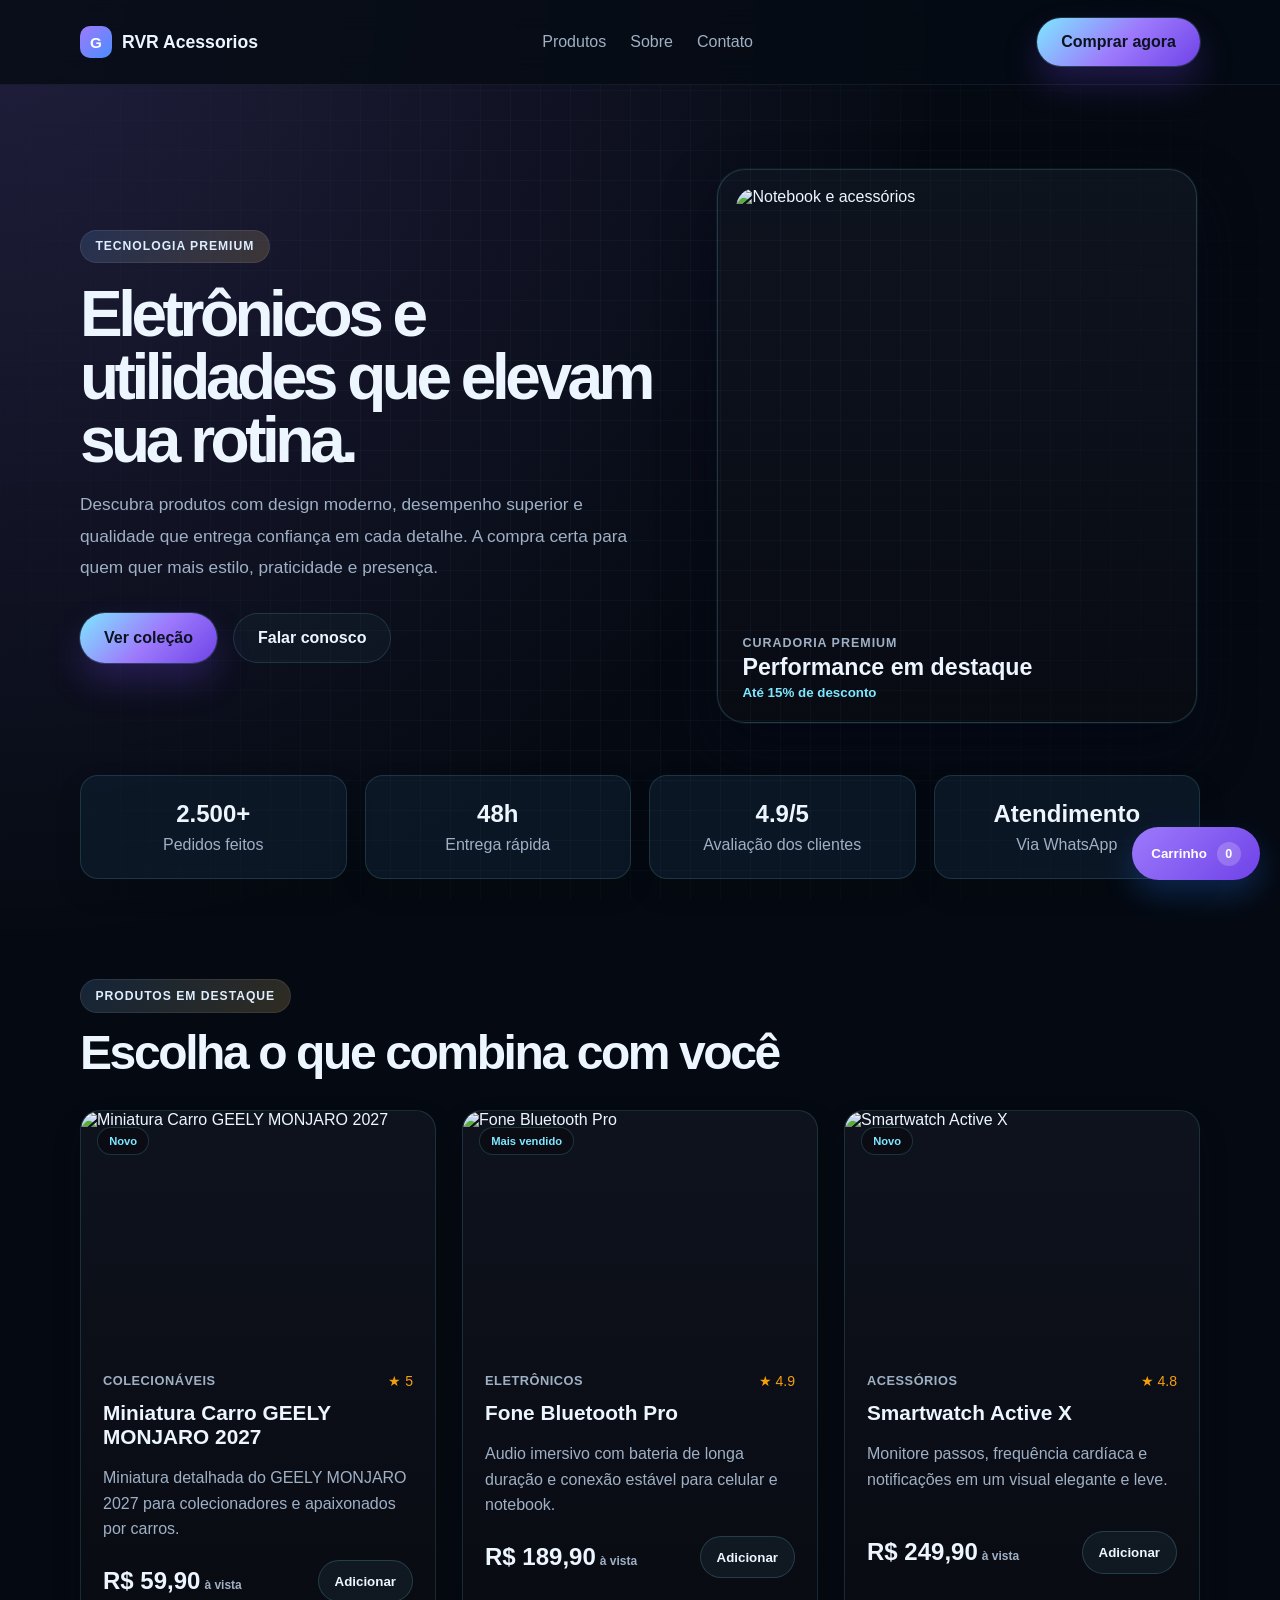
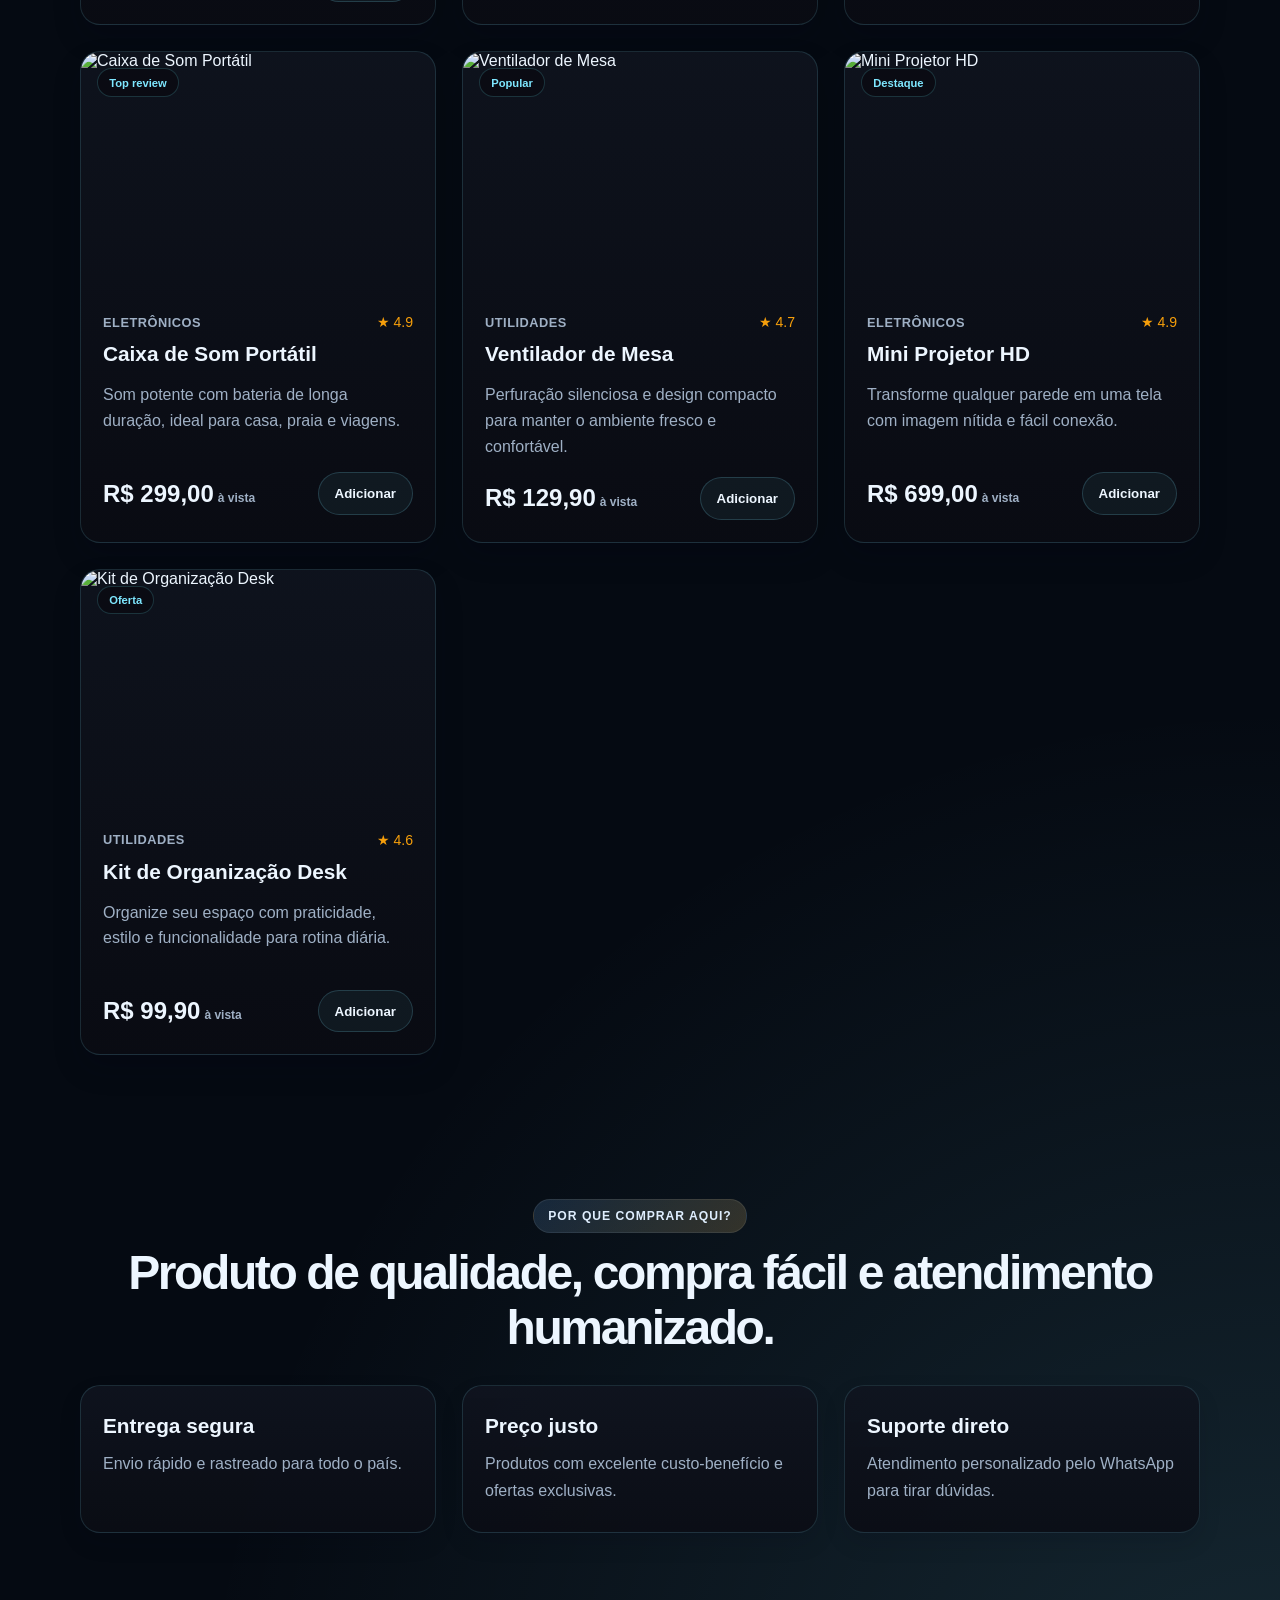
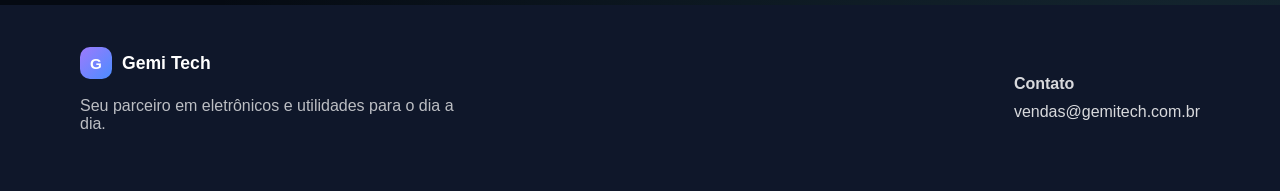
==== index.html @ 4bc44b19 "Usa imagem publica do Drive no produto" ====
<!DOCTYPE html>
<html lang="pt-BR">
  <head>
    <meta charset="UTF-8" />
    <meta name="viewport" content="width=device-width, initial-scale=1.0" />
    <meta
      http-equiv="Content-Security-Policy"
      content="default-src 'self'; base-uri 'self'; object-src 'none'; script-src 'self'; style-src 'self' 'unsafe-inline' https://fonts.googleapis.com https://fonts.gstatic.com; img-src 'self' data: https://images.unsplash.com https://drive.usercontent.google.com; font-src 'self' https://fonts.gstatic.com https://fonts.googleapis.com; connect-src 'self'; form-action 'self' https://wa.me mailto:; upgrade-insecure-requests"
    />
    <meta http-equiv="X-Content-Type-Options" content="nosniff" />
    <meta name="referrer" content="strict-origin-when-cross-origin" />
    <title>Gemi Tech | Tecnologia Premium</title>
    <meta
      name="description"
      content="Loja premium com eletrônicos, utilidades e atendimento exclusivo via WhatsApp."
    />
    <link rel="preconnect" href="https://fonts.googleapis.com" />
    <link rel="preconnect" href="https://fonts.gstatic.com" crossorigin />
    <link
      href="https://fonts.googleapis.com/css2?family=Inter:wght@400;500;600;700;800&display=swap"
      rel="stylesheet"
    />
    <link rel="stylesheet" href="style.css" />
  </head>
  <body>
    <header class="topbar">
      <div class="container nav">
        <div class="logo">
          <span class="logo-mark">G</span>
          <span>RVR Acessorios</span>
        </div>

        <nav class="menu" aria-label="Menu principal">
          <a href="#produtos">Produtos</a>
          <a href="#sobre">Sobre</a>
          <a href="#contato">Contato</a>
        </nav>

        <a class="btn btn-primary" href="#produtos">Comprar agora</a>
      </div>
    </header>

    <main>
      <section class="hero">
        <div class="container hero-inner">
          <div class="hero-copy">
            <span class="badge">Tecnologia premium</span>
            <h1>Eletrônicos e utilidades que elevam sua rotina.</h1>
            <p>
              Descubra produtos com design moderno, desempenho superior e qualidade que
              entrega confiança em cada detalhe. A compra certa para quem quer mais estilo,
              praticidade e presença.
            </p>
            <div class="hero-actions">
              <a class="btn btn-primary" href="#produtos">Ver coleção</a>
              <a class="btn btn-secondary" href="#contato">Falar conosco</a>
            </div>
          </div>

          <div class="hero-visual">
            <div class="promo-card">
              <div class="promo-image">
                <img
                  src="https://images.unsplash.com/photo-1518770660439-4636190af475?auto=format&fit=crop&w=900&q=80"
                  alt="Notebook e acessórios"
                />
              </div>
              <div class="promo-details">
                <span>Curadoria premium</span>
                <strong>Performance em destaque</strong>
                <small>Até 15% de desconto</small>
              </div>
            </div>
          </div>
        </div>
      </section>

      <section class="stats">
        <div class="container stats-grid">
          <div>
            <strong>2.500+</strong>
            <span>Pedidos feitos</span>
          </div>
          <div>
            <strong>48h</strong>
            <span>Entrega rápida</span>
          </div>
          <div>
            <strong>4.9/5</strong>
            <span>Avaliação dos clientes</span>
          </div>
          <div>
            <strong>Atendimento</strong>
            <span>Via WhatsApp</span>
          </div>
        </div>
      </section>

      <section id="produtos" class="products">
        <div class="container">
          <div class="section-heading">
            <span class="eyebrow">Produtos em destaque</span>
            <h2>Escolha o que combina com você</h2>
          </div>

          <div id="productGrid" class="product-grid" aria-live="polite"></div>
        </div>
      </section>

      <section id="sobre" class="benefits">
        <div class="container">
          <div class="section-heading centered">
            <span class="eyebrow">Por que comprar aqui?</span>
            <h2>Produto de qualidade, compra fácil e atendimento humanizado.</h2>
          </div>

          <div class="benefit-grid">
            <article>
              <h3>Entrega segura</h3>
              <p>Envio rápido e rastreado para todo o país.</p>
            </article>
            <article>
              <h3>Preço justo</h3>
              <p>Produtos com excelente custo-benefício e ofertas exclusivas.</p>
            </article>
            <article>
              <h3>Suporte direto</h3>
              <p>Atendimento personalizado pelo WhatsApp para tirar dúvidas.</p>
            </article>
          </div>
        </div>
      </section>
    </main>

    <div class="cart-floating">
      <button id="cartToggle" class="cart-toggle" type="button" aria-expanded="false">
        Carrinho
        <span id="cartBadge" class="cart-badge">0</span>
      </button>

      <aside id="cartPanel" class="cart-panel" aria-label="Carrinho de compras">
        <div class="cart-header">
          <h3>Seu carrinho</h3>
          <button id="closeCart" class="close-cart" type="button" aria-label="Fechar carrinho">×</button>
        </div>

        <div id="cartItems" class="cart-items">
          <p class="empty-cart">Seu carrinho está vazio.</p>
        </div>

        <div class="cart-summary">
          <div class="totals">
            <span>Total</span>
            <strong id="cartTotal">R$ 0,00</strong>
          </div>
          <button id="checkoutButton" class="checkout-btn" type="button" disabled>
            Revisar por e-mail
          </button>
          <button id="whatsappCheckoutButton" class="whatsapp-checkout-btn" type="button" disabled>
            Enviar pelo WhatsApp
          </button>
        </div>
      </aside>
    </div>

    <div id="emailPreview" class="email-preview hidden" aria-live="polite">
      <div class="email-preview-card">
        <div class="email-preview-header">
          <h3>Resumo do pedido</h3>
          <button id="closeEmailPreview" type="button" aria-label="Fechar resumo do pedido">×</button>
        </div>

        <textarea id="emailPreviewText" readonly></textarea>

        <div class="email-actions">
          <button id="copyEmailButton" type="button" class="copy-email-btn">Copiar pedido</button>
          <button id="openMailButton" type="button" class="open-mail-btn">Abrir e-mail</button>
        </div>
      </div>
    </div>

    <footer id="contato" class="footer">
      <div class="container footer-inner">
        <div>
          <div class="logo">
            <span class="logo-mark">G</span>
            <span>Gemi Tech</span>
          </div>
          <p>Seu parceiro em eletrônicos e utilidades para o dia a dia.</p>
        </div>

        <div class="contact-box">
          <strong>Contato</strong>
          <a href="mailto:vendas@gemitech.com.br">vendas@gemitech.com.br</a>
        </div>
      </div>
    </footer>

    <script src="script.js"></script>
  </body>
</html>
---- style.css ----
:root {
  --bg: #050a12;
  --bg-soft: #0e1723;
  --panel: rgba(10, 14, 22, 0.8);
  --primary: #9d7afc;
  --primary-dark: #6f42e8;
  --secondary: #7ee7ff;
  --primary-soft: rgba(157, 122, 252, 0.14);
  --text: #edf6ff;
  --muted: #9fb0c5;
  --border: rgba(126, 231, 255, 0.14);
  --warning: #fbbf24;
  --success: #7ee7c2;
  --shadow: 0 28px 80px rgba(0, 0, 0, 0.6);
  --radius: 20px;
}

* {
  box-sizing: border-box;
}

html {
  scroll-behavior: smooth;
}

body {
  margin: 0;
  font-family: "Inter", sans-serif;
  background:
    radial-gradient(circle at top left, rgba(157, 122, 252, 0.18), transparent 26%),
    radial-gradient(circle at bottom right, rgba(126, 231, 255, 0.14), transparent 30%),
    var(--bg);
  color: var(--text);
}

body::before {
  content: "";
  position: fixed;
  inset: 0;
  background-image:
    linear-gradient(rgba(126, 231, 255, 0.035) 1px, transparent 1px),
    linear-gradient(90deg, rgba(126, 231, 255, 0.035) 1px, transparent 1px);
  background-size: 30px 30px;
  mask-image: radial-gradient(circle at center, black 36%, transparent 100%);
  pointer-events: none;
}

a {
  color: inherit;
  text-decoration: none;
}

img {
  max-width: 100%;
  display: block;
}

.container {
  width: min(1120px, calc(100% - 32px));
  margin: 0 auto;
}

.topbar {
  position: sticky;
  top: 0;
  z-index: 10;
  background: rgba(5, 11, 20, 0.82);
  backdrop-filter: blur(16px);
  border-bottom: 1px solid rgba(148, 163, 184, 0.1);
}

.nav {
  display: flex;
  align-items: center;
  justify-content: space-between;
  padding: 18px 0;
  gap: 20px;
}

.logo {
  display: inline-flex;
  align-items: center;
  gap: 10px;
  font-size: 1.1rem;
  font-weight: 800;
}

.logo-mark {
  display: inline-grid;
  place-items: center;
  width: 32px;
  height: 32px;
  border-radius: 10px;
  background: linear-gradient(135deg, var(--primary) 0%, #4b8dff 100%);
  color: #fff;
  font-size: 0.95rem;
}

.menu {
  display: flex;
  align-items: center;
  gap: 24px;
  color: var(--muted);
  font-weight: 500;
}

.btn {
  display: inline-flex;
  align-items: center;
  justify-content: center;
  border: 0;
  border-radius: 999px;
  padding: 0.95rem 1.5rem;
  font-weight: 700;
  cursor: pointer;
  transition: transform 0.2s ease, box-shadow 0.2s ease, opacity 0.2s ease;
}

.btn:hover,
.buy-btn:hover,
.cart-toggle:hover,
.checkout-btn:hover,
.whatsapp-checkout-btn:hover {
  transform: translateY(-2px);
}

.btn-primary {
  background: linear-gradient(135deg, var(--secondary) 0%, var(--primary) 52%, var(--primary-dark) 100%);
  color: #0b1220;
  box-shadow: 0 0 0 1px rgba(126, 231, 255, 0.18), 0 18px 34px rgba(111, 66, 232, 0.26);
}

.btn-secondary {
  background: rgba(103, 232, 249, 0.04);
  color: var(--text);
  border: 1px solid var(--border);
}

.cart-floating {
  position: fixed;
  right: 20px;
  bottom: 20px;
  z-index: 20;
}

.cart-toggle {
  border: 0;
  display: inline-flex;
  align-items: center;
  gap: 10px;
  background: linear-gradient(135deg, var(--primary) 0%, var(--primary-dark) 100%);
  color: white;
  border-radius: 999px;
  padding: 0.9rem 1.2rem;
  font-weight: 700;
  cursor: pointer;
  box-shadow: 0 14px 30px rgba(31, 111, 235, 0.28);
}

.cart-badge {
  display: inline-grid;
  place-items: center;
  width: 24px;
  height: 24px;
  border-radius: 50%;
  background: rgba(255, 255, 255, 0.2);
  font-size: 0.78rem;
}

.cart-panel {
  position: absolute;
  right: 0;
  bottom: 72px;
  width: min(360px, 82vw);
  background: white;
  border: 1px solid var(--border);
  border-radius: 22px;
  box-shadow: var(--shadow);
  padding: 18px;
  opacity: 0;
  visibility: hidden;
  transform: translateY(12px);
  transition: opacity 0.2s ease, transform 0.2s ease, visibility 0.2s ease;
}

.cart-panel.open {
  opacity: 1;
  visibility: visible;
  transform: translateY(0);
}

.cart-header {
  display: flex;
  align-items: center;
  justify-content: space-between;
  margin-bottom: 12px;
}

.cart-header h3 {
  margin: 0;
  font-size: 1.2rem;
}

.close-cart {
  width: 32px;
  height: 32px;
  border: 0;
  background: #f3f5f9;
  border-radius: 50%;
  font-size: 1.5rem;
  cursor: pointer;
}

.cart-items {
  display: flex;
  flex-direction: column;
  gap: 12px;
  max-height: 300px;
  overflow-y: auto;
  padding-right: 4px;
}

.empty-cart {
  margin: 0;
  color: var(--muted);
  line-height: 1.6;
}

.cart-item {
  display: flex;
  align-items: center;
  justify-content: space-between;
  gap: 12px;
  padding: 10px 0;
  border-bottom: 1px solid var(--border);
}

.cart-item strong {
  display: block;
  font-size: 0.95rem;
}

.cart-item small {
  color: var(--muted);
}

.item-controls {
  display: inline-flex;
  align-items: center;
  gap: 10px;
  border: 1px solid var(--border);
  border-radius: 999px;
  padding: 4px 8px;
}

.item-controls button {
  width: 24px;
  height: 24px;
  border: 0;
  border-radius: 50%;
  background: var(--primary-soft);
  color: var(--primary-dark);
  font-weight: 800;
  cursor: pointer;
}

.cart-summary {
  margin-top: 16px;
  border-top: 1px solid var(--border);
  padding-top: 16px;
}

.totals {
  display: flex;
  align-items: center;
  justify-content: space-between;
  margin-bottom: 14px;
  color: var(--muted);
}

.totals strong {
  color: var(--text);
  font-size: 1.15rem;
}

.checkout-btn,
.whatsapp-checkout-btn,
.copy-email-btn,
.open-mail-btn {
  width: 100%;
  border: 0;
  border-radius: 999px;
  padding: 0.9rem 1.2rem;
  font-weight: 700;
  cursor: pointer;
}

.checkout-btn {
  background: linear-gradient(135deg, var(--primary) 0%, var(--primary-dark) 100%);
  color: white;
}

.whatsapp-checkout-btn {
  margin-top: 12px;
  background: #e8f7ed;
  color: #126b32;
}

.copy-email-btn {
  background: #eef3ff;
  color: var(--primary-dark);
}

.open-mail-btn {
  background: linear-gradient(135deg, var(--primary) 0%, var(--primary-dark) 100%);
  color: white;
}

.checkout-btn:disabled,
.whatsapp-checkout-btn:disabled {
  cursor: not-allowed;
  opacity: 0.5;
}

.email-preview {
  position: fixed;
  inset: 0;
  background: rgba(15, 23, 42, 0.46);
  display: grid;
  place-items: center;
  z-index: 40;
  padding: 20px;
}

.email-preview.hidden {
  display: none;
}

.email-preview-card {
  width: min(560px, 100%);
  background: white;
  border-radius: 24px;
  border: 1px solid var(--border);
  box-shadow: var(--shadow);
  padding: 20px;
}

.email-preview-header {
  display: flex;
  align-items: center;
  justify-content: space-between;
  gap: 12px;
  margin-bottom: 14px;
}

.email-preview-header h3 {
  margin: 0;
  font-size: 1.3rem;
}

#closeEmailPreview {
  width: 36px;
  height: 36px;
  border: 0;
  border-radius: 50%;
  background: #f3f5f9;
  font-size: 1.5rem;
  cursor: pointer;
}

#emailPreviewText {
  width: 100%;
  min-height: 220px;
  resize: vertical;
  border: 1px solid var(--border);
  border-radius: 16px;
  padding: 16px;
  font-family: "Inter", sans-serif;
  font-size: 0.96rem;
  line-height: 1.6;
  background: #fafcff;
}

.email-actions {
  display: grid;
  grid-template-columns: 1fr 1fr;
  gap: 12px;
  margin-top: 16px;
}

.hero {
  padding: 84px 0 52px;
}

.hero-inner {
  display: grid;
  grid-template-columns: 1.1fr 0.9fr;
  align-items: center;
  gap: 42px;
}

.badge,
.eyebrow {
  display: inline-flex;
  align-items: center;
  padding: 0.55rem 0.9rem;
  border-radius: 999px;
  background: linear-gradient(135deg, rgba(103, 177, 255, 0.16), rgba(242, 199, 109, 0.18));
  color: #dfeefe;
  border: 1px solid rgba(255, 255, 255, 0.08);
  font-weight: 700;
  font-size: 0.76rem;
  letter-spacing: 0.08em;
  text-transform: uppercase;
}

.hero-copy h1 {
  margin: 20px 0 18px;
  font-size: clamp(2.7rem, 5vw, 4.5rem);
  line-height: 0.98;
  letter-spacing: -0.07em;
  max-width: 640px;
}

.hero-copy p {
  max-width: 580px;
  font-size: 1.08rem;
  line-height: 1.8;
  color: var(--muted);
}

.hero-actions {
  display: flex;
  flex-wrap: wrap;
  gap: 16px;
  margin-top: 30px;
}

.hero-visual {
  display: flex;
  justify-content: center;
}

.promo-card {
  background: linear-gradient(180deg, rgba(14, 20, 31, 0.96), rgba(9, 12, 19, 0.9));
  border: 1px solid rgba(126, 231, 255, 0.18);
  border-radius: 28px;
  padding: 18px;
  box-shadow: 0 0 0 1px rgba(126, 231, 255, 0.05), 0 26px 52px rgba(2, 6, 23, 0.54);
  width: min(100%, 480px);
  transition: transform 0.25s ease, box-shadow 0.25s ease, border-color 0.25s ease;
  animation: floatCard 6s ease-in-out infinite;
}

.promo-card:hover,
.product-card:hover,
.benefit-grid article:hover,
.stats-grid div:hover {
  transform: translateY(-6px);
  box-shadow: 0 0 0 1px rgba(125, 211, 252, 0.12), 0 24px 40px rgba(2, 6, 23, 0.32);
}

.promo-image {
  overflow: hidden;
  border-radius: 20px;
  height: 430px;
}

.promo-image img {
  width: 100%;
  height: 100%;
  object-fit: cover;
}

.promo-details {
  display: flex;
  flex-direction: column;
  gap: 4px;
  padding: 18px 6px 4px;
}

.promo-details span {
  color: var(--muted);
  font-size: 0.78rem;
  text-transform: uppercase;
  letter-spacing: 0.08em;
  font-weight: 700;
}

.promo-details strong {
  font-size: 1.45rem;
  color: var(--text);
}

.promo-details small {
  color: var(--secondary);
  font-weight: 700;
}

.stats {
  padding: 0 0 28px;
}

.stats-grid {
  display: grid;
  grid-template-columns: repeat(4, minmax(0, 1fr));
  gap: 18px;
}

.stats-grid div {
  background: rgba(15, 28, 45, 0.72);
  border: 1px solid var(--border);
  border-radius: 18px;
  padding: 24px 18px;
  display: flex;
  flex-direction: column;
  gap: 8px;
  text-align: center;
  box-shadow: 0 12px 28px rgba(0, 0, 0, 0.14);
}

.stats-grid strong {
  font-size: 1.5rem;
}

.stats-grid span {
  color: var(--muted);
}

.products,
.benefits {
  padding: 72px 0;
}

.section-heading {
  margin-bottom: 30px;
}

.section-heading.centered {
  text-align: center;
}

.section-heading h2 {
  margin: 12px 0 0;
  font-size: clamp(2rem, 4vw, 3rem);
  letter-spacing: -0.05em;
}

.product-grid {
  display: grid;
  grid-template-columns: repeat(3, minmax(0, 1fr));
  gap: 26px;
}

.product-card {
  background: linear-gradient(180deg, rgba(15, 20, 30, 0.92), rgba(10, 12, 19, 0.92));
  border: 1px solid var(--border);
  border-radius: var(--radius);
  overflow: hidden;
  box-shadow: 0 14px 28px rgba(2, 6, 23, 0.18);
  transition: transform 0.22s ease, box-shadow 0.22s ease, border-color 0.22s ease;
  transform-style: preserve-3d;
}

.product-image {
  position: relative;
  height: 240px;
  overflow: hidden;
}

.product-image img {
  width: 100%;
  height: 100%;
  object-fit: cover;
  transition: transform 0.45s ease, filter 0.45s ease;
}

.product-card:hover .product-image img {
  transform: scale(1.04);
  filter: saturate(1.1);
}

.product-tag {
  position: absolute;
  top: 16px;
  left: 16px;
  background: rgba(10, 10, 18, 0.8);
  border: 1px solid rgba(103, 232, 249, 0.18);
  padding: 0.45rem 0.7rem;
  border-radius: 999px;
  font-size: 0.7rem;
  font-weight: 700;
  color: var(--secondary);
}

.product-body {
  padding: 22px;
}

.product-meta {
  display: flex;
  align-items: center;
  justify-content: space-between;
  gap: 12px;
}

.product-category {
  color: var(--muted);
  font-size: 0.8rem;
  text-transform: uppercase;
  letter-spacing: 0.04em;
  font-weight: 700;
}

.product-rating {
  color: #f59e0b;
  font-size: 0.88rem;
}

.product-body h3 {
  margin: 12px 0 10px;
  font-size: 1.3rem;
}

.product-body p {
  color: var(--muted);
  line-height: 1.6;
  min-height: 72px;
}

.product-footer {
  display: flex;
  align-items: center;
  justify-content: space-between;
  gap: 14px;
  margin-top: 18px;
}

.product-price {
  font-size: 1.5rem;
  font-weight: 800;
}

.product-price small {
  font-size: 0.75rem;
  color: var(--muted);
  margin-left: 4px;
}

.buy-btn {
  border: 1px solid rgba(126, 231, 255, 0.18);
  border-radius: 999px;
  background: rgba(126, 231, 255, 0.06);
  color: var(--text);
  padding: 0.8rem 1rem;
  font-weight: 700;
  cursor: pointer;
  transition: opacity 0.2s ease, border-color 0.2s ease, background 0.2s ease;
}

.buy-btn:hover {
  border-color: rgba(126, 231, 255, 0.3);
  background: rgba(126, 231, 255, 0.1);
  opacity: 0.92;
}

.benefit-grid {
  display: grid;
  grid-template-columns: repeat(3, minmax(0, 1fr));
  gap: 26px;
}

.benefit-grid article {
  background: linear-gradient(180deg, rgba(16, 20, 31, 0.88), rgba(11, 13, 21, 0.9));
  border: 1px solid var(--border);
  border-radius: var(--radius);
  padding: 28px 22px;
  box-shadow: 0 10px 22px rgba(2, 6, 23, 0.12);
}

.benefit-grid h3 {
  margin: 0 0 12px;
  font-size: 1.3rem;
}

.benefit-grid p {
  margin: 0;
  color: var(--muted);
  line-height: 1.7;
}

.footer {
  background: #0f172a;
  color: #fff;
  padding: 42px 0;
}

.footer-inner {
  display: flex;
  align-items: center;
  justify-content: space-between;
  gap: 30px;
}

.footer p {
  margin-top: 18px;
  max-width: 380px;
  color: rgba(255, 255, 255, 0.72);
}

.contact-box {
  display: flex;
  flex-direction: column;
  gap: 10px;
  color: rgba(255, 255, 255, 0.84);
}

.contact-box a {
  color: rgba(255, 255, 255, 0.84);
}

@keyframes floatCard {
  0%,
  100% {
    transform: translateY(0px);
  }
  50% {
    transform: translateY(-6px);
  }
}

@media (max-width: 900px) {
  .hero-inner,
  .product-grid,
  .benefit-grid,
  .stats-grid {
    grid-template-columns: 1fr 1fr;
  }

  .hero-inner {
    grid-template-columns: 1fr;
  }

  .menu {
    display: none;
  }
}

@media (max-width: 640px) {
  .product-grid,
  .benefit-grid,
  .stats-grid {
    grid-template-columns: 1fr;
  }

  .footer-inner {
    flex-direction: column;
    align-items: flex-start;
  }

  .hero {
    padding-top: 56px;
  }

  .nav {
    flex-wrap: wrap;
  }
}
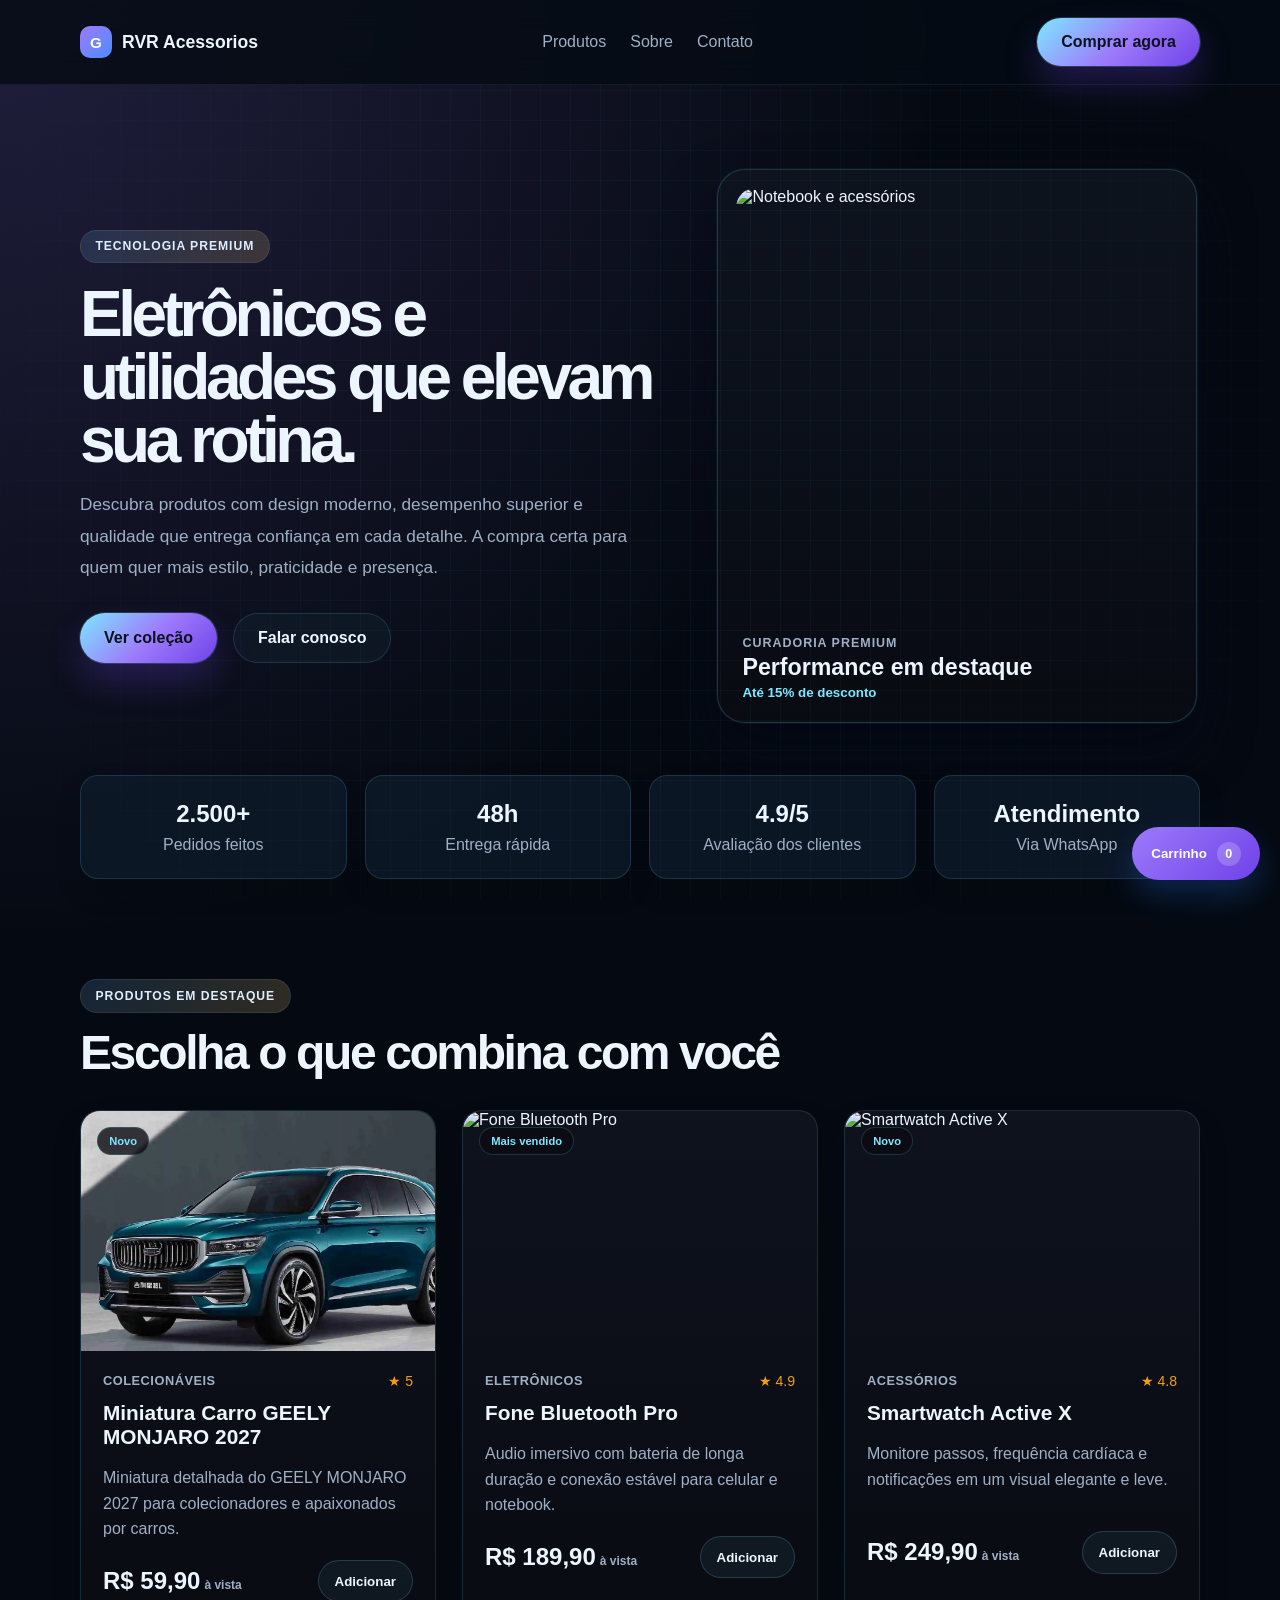
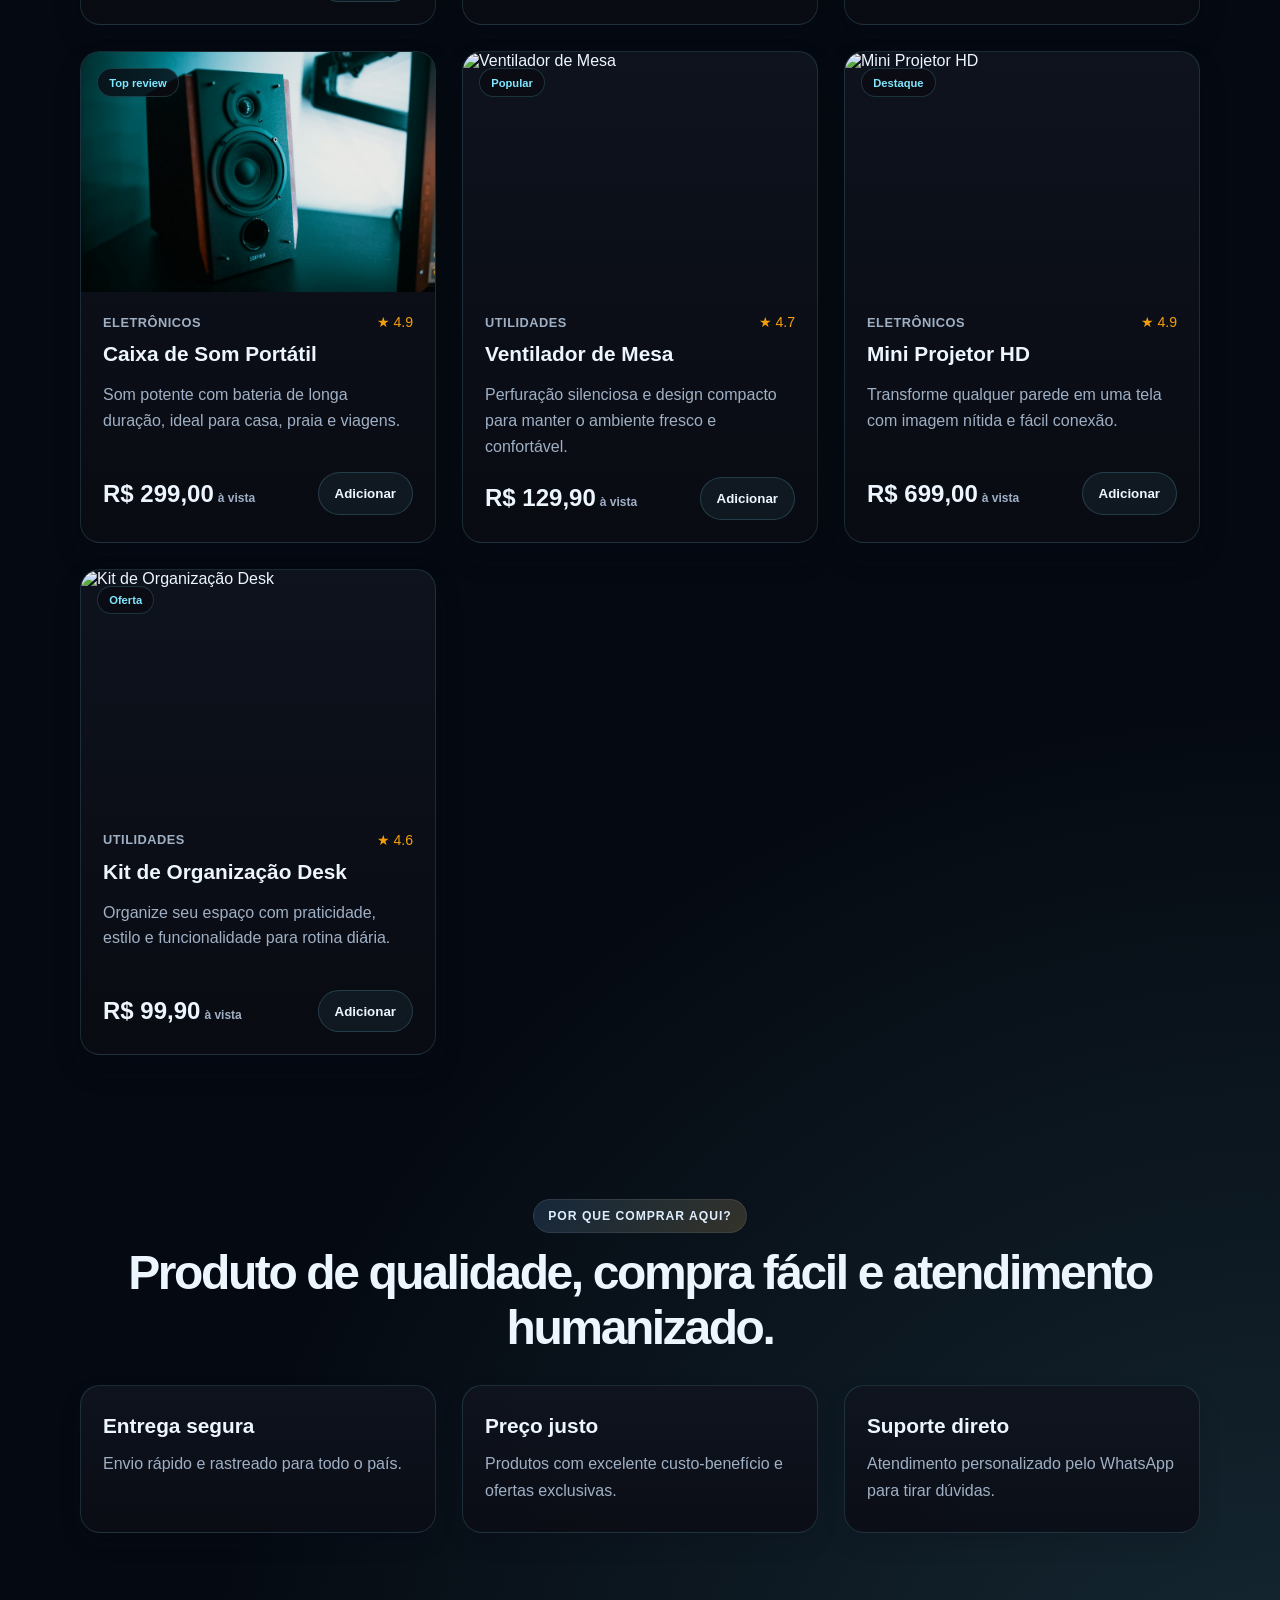
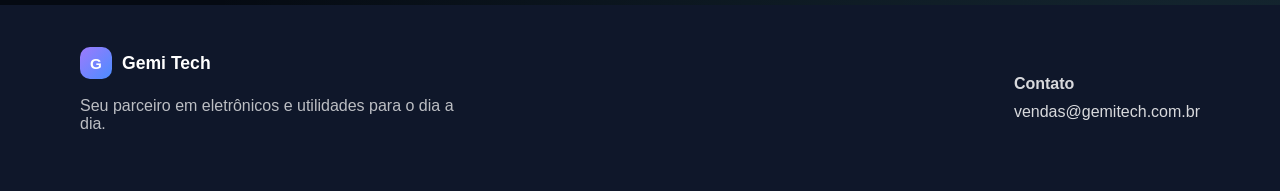
==== commit e6e64cb4: "Hospeda imagens do catalogo localmente" ====
--- a/index.html
+++ b/index.html
@@ -5,7 +5,7 @@
     <meta name="viewport" content="width=device-width, initial-scale=1.0" />
     <meta
       http-equiv="Content-Security-Policy"
-      content="default-src 'self'; base-uri 'self'; object-src 'none'; script-src 'self'; style-src 'self' 'unsafe-inline' https://fonts.googleapis.com https://fonts.gstatic.com; img-src 'self' data: https://images.unsplash.com https://drive.usercontent.google.com; font-src 'self' https://fonts.gstatic.com https://fonts.googleapis.com; connect-src 'self'; form-action 'self' https://wa.me mailto:; upgrade-insecure-requests"
+      content="default-src 'self'; base-uri 'self'; object-src 'none'; script-src 'self'; style-src 'self' 'unsafe-inline' https://fonts.googleapis.com https://fonts.gstatic.com; img-src 'self' data: https://images.unsplash.com; font-src 'self' https://fonts.gstatic.com https://fonts.googleapis.com; connect-src 'self'; form-action 'self' https://wa.me mailto:; upgrade-insecure-requests"
     />
     <meta http-equiv="X-Content-Type-Options" content="nosniff" />
     <meta name="referrer" content="strict-origin-when-cross-origin" />
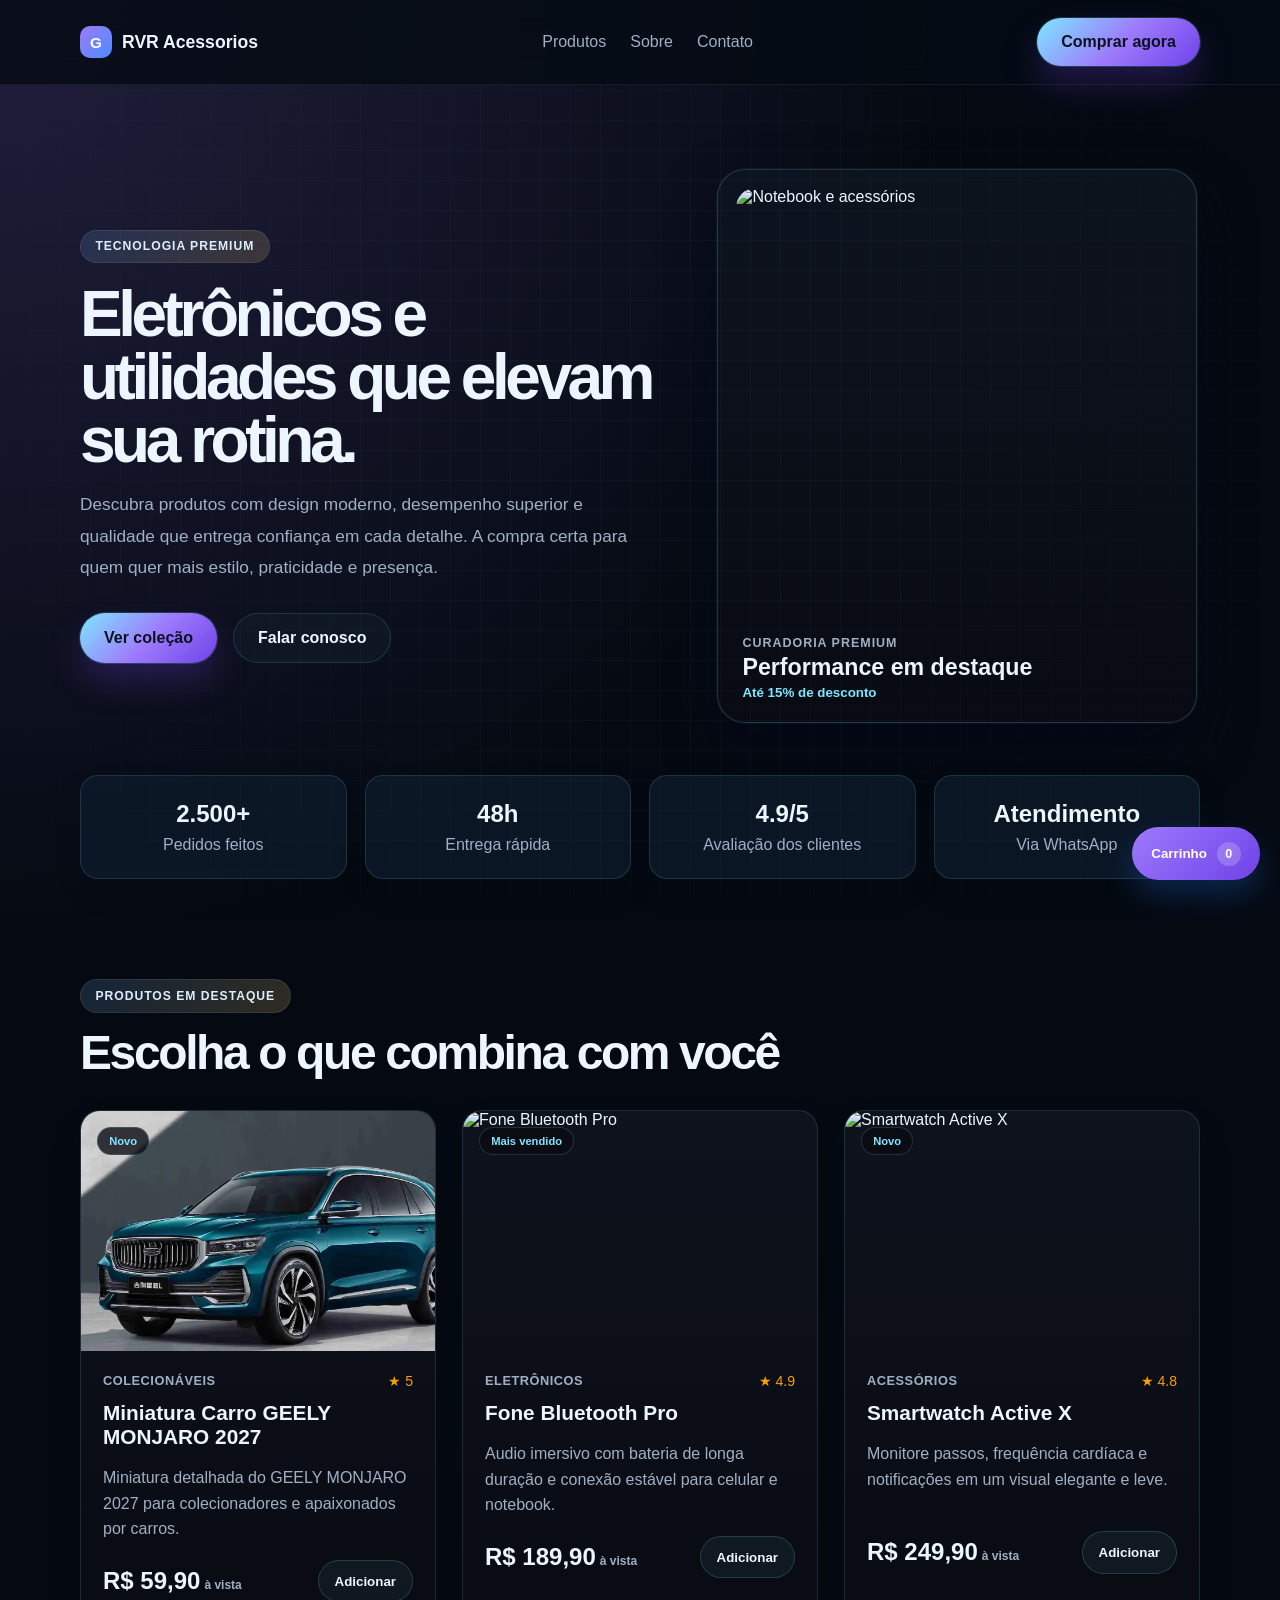
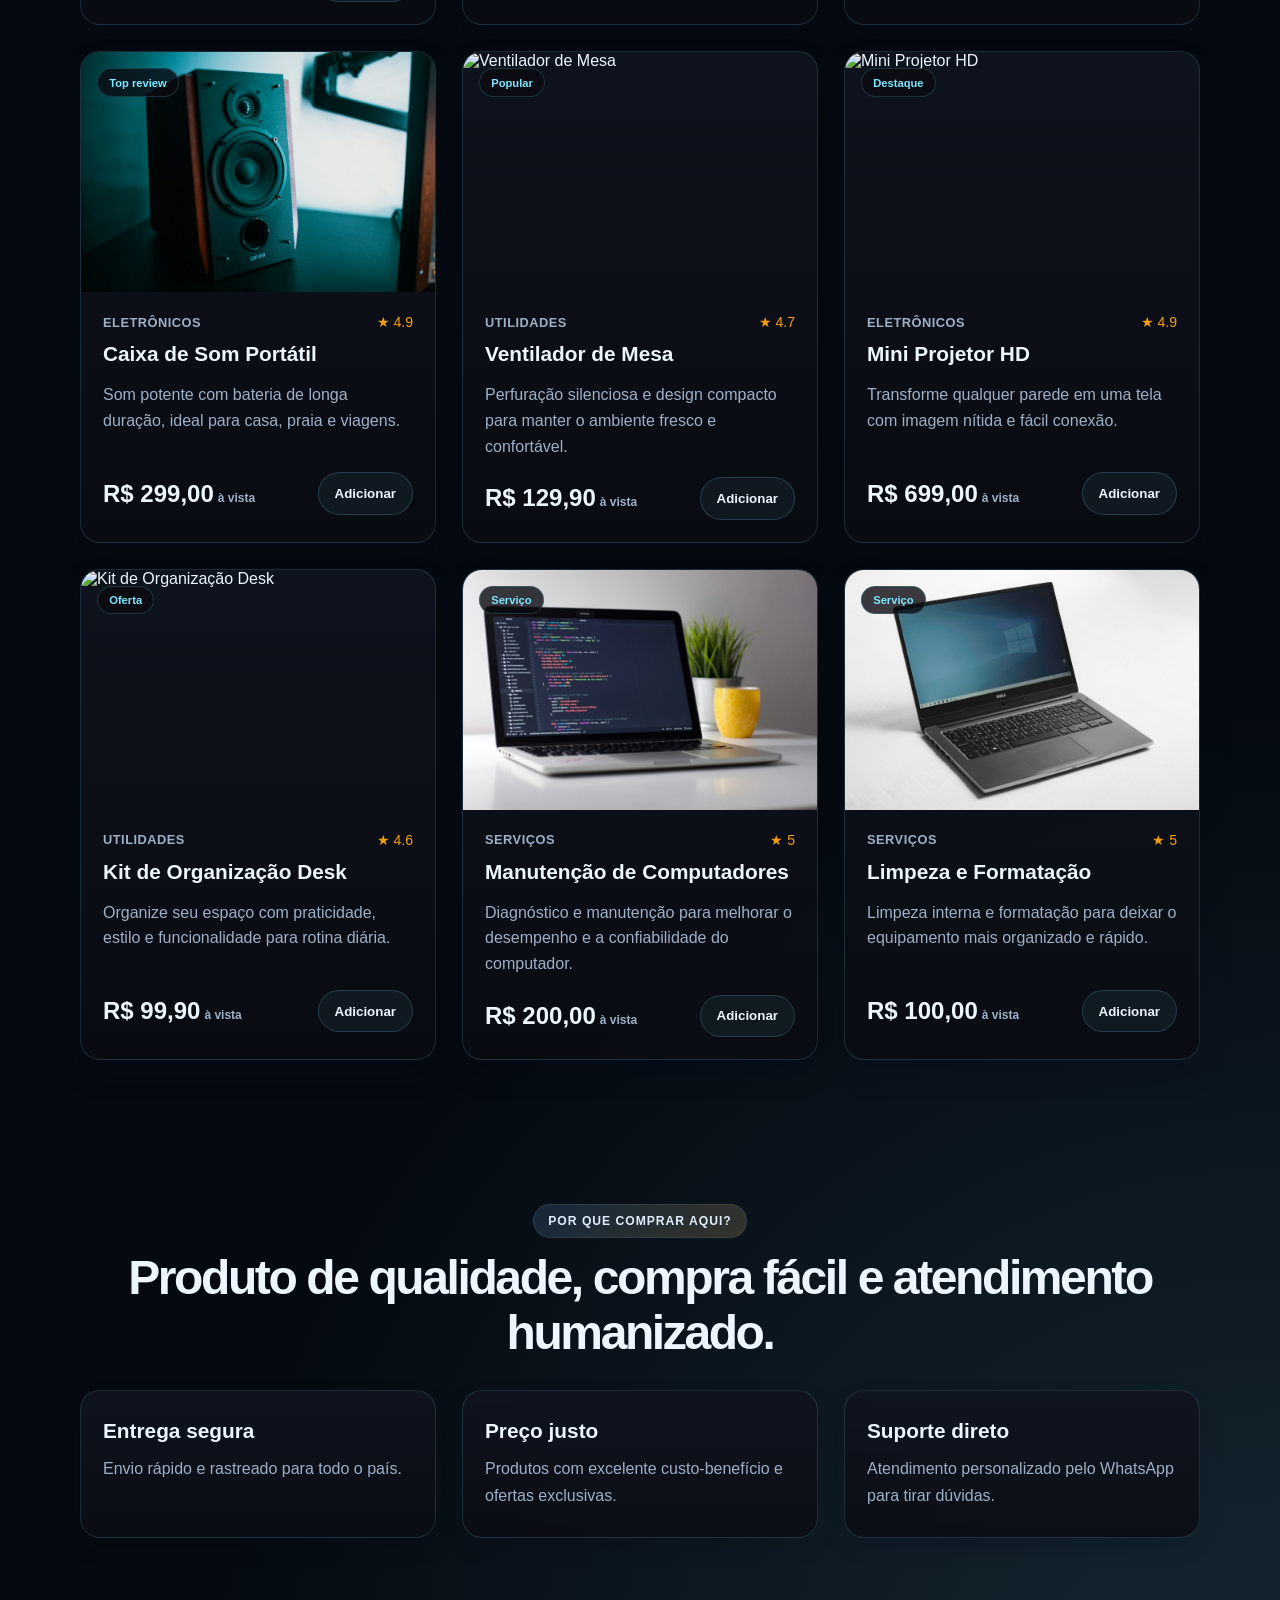
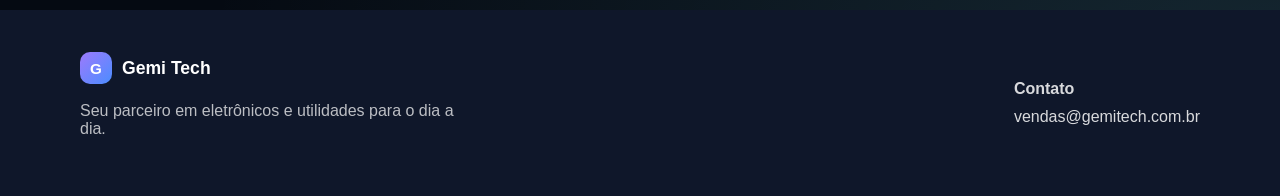
==== commit ce1c035b: "Corrige caminhos das imagens no Pages" ====
--- a/index.html
+++ b/index.html
@@ -196,6 +196,6 @@
       </div>
     </footer>
 
-    <script src="script.js"></script>
+    <script src="script.js?v=paths-fix"></script>
   </body>
 </html>
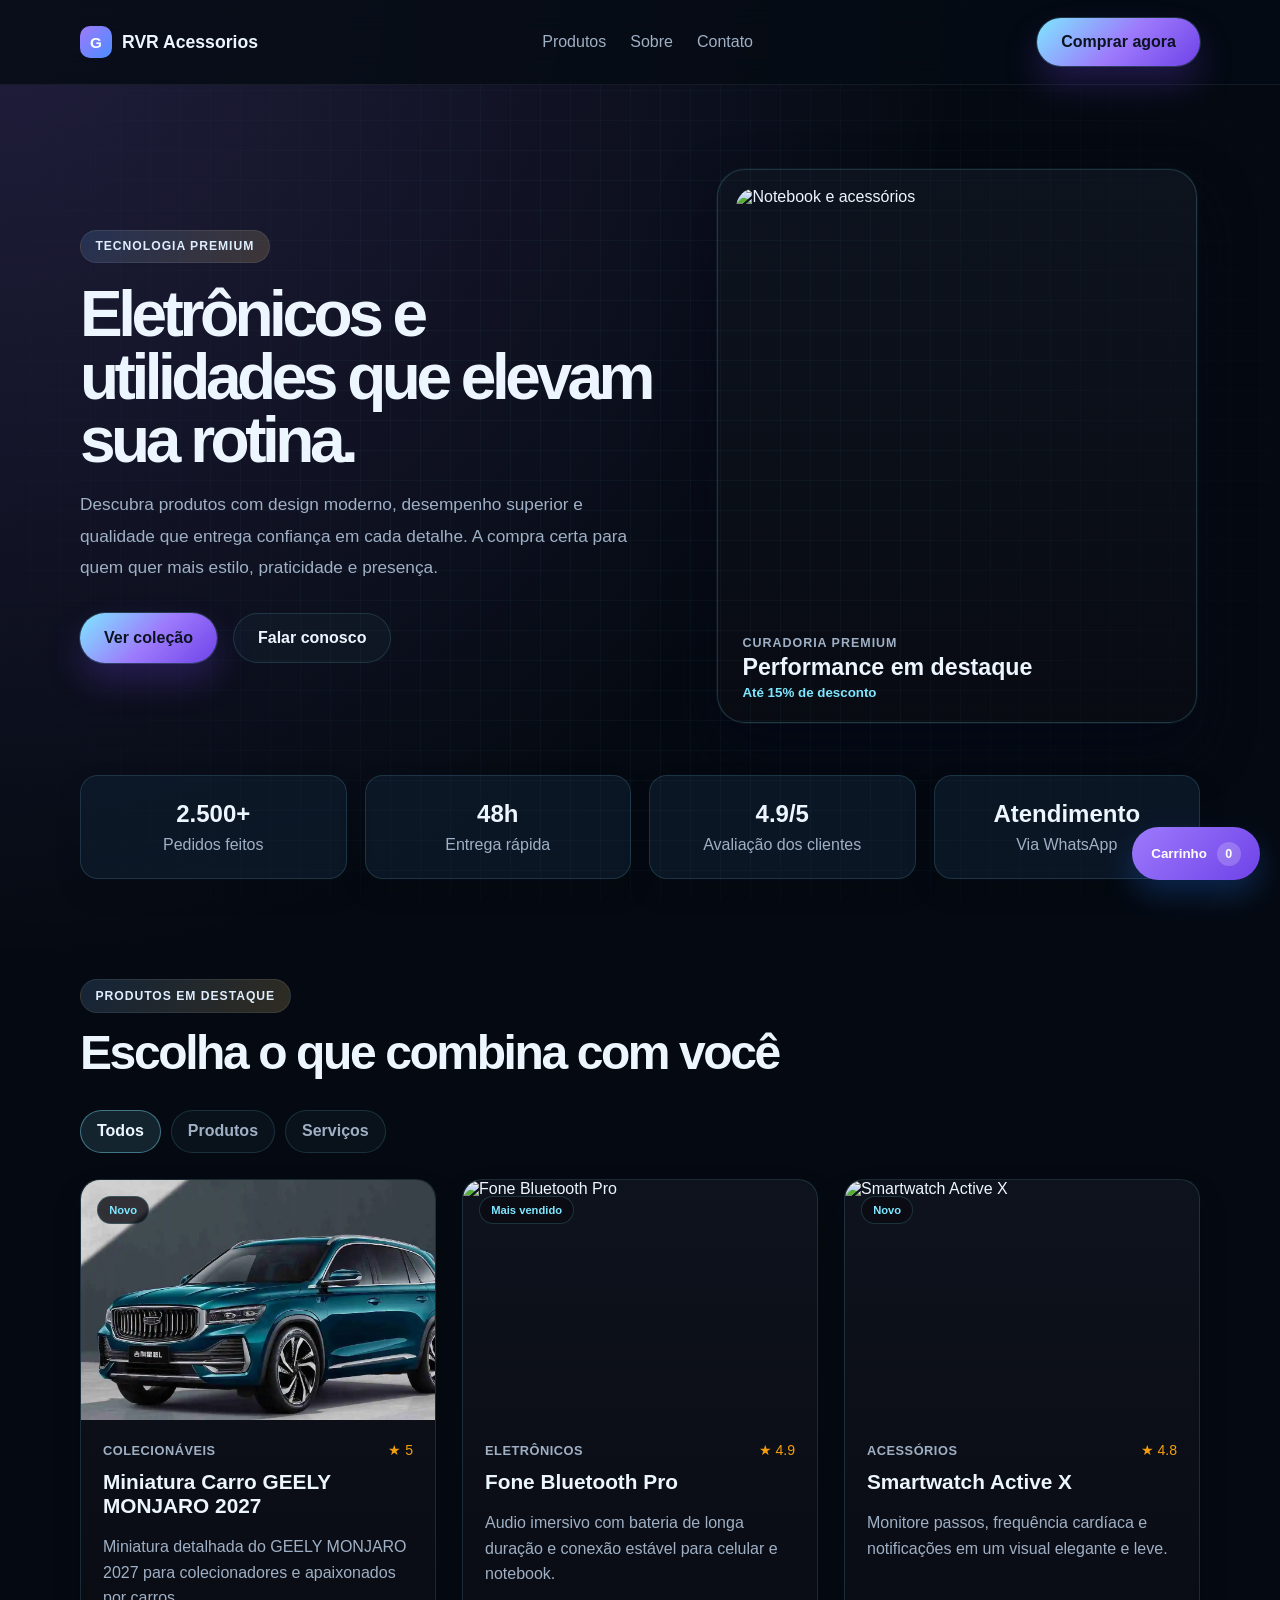
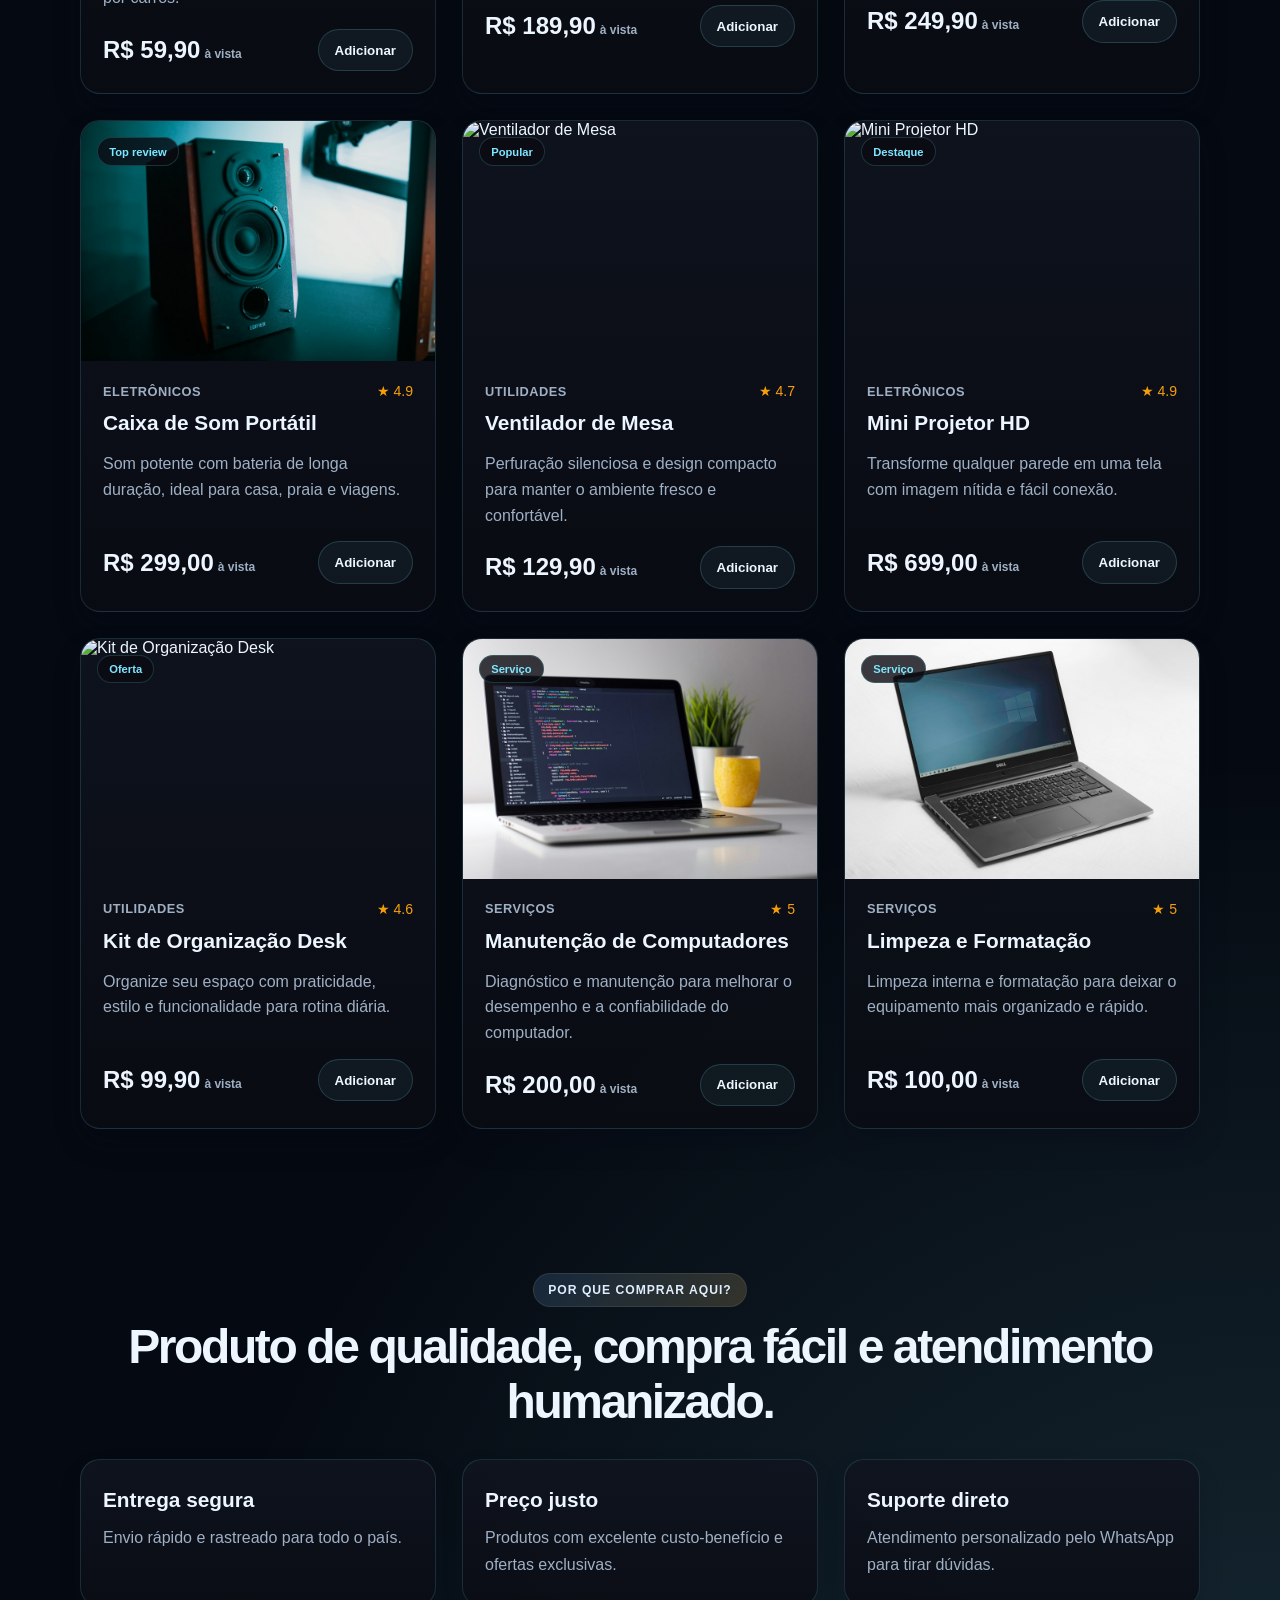
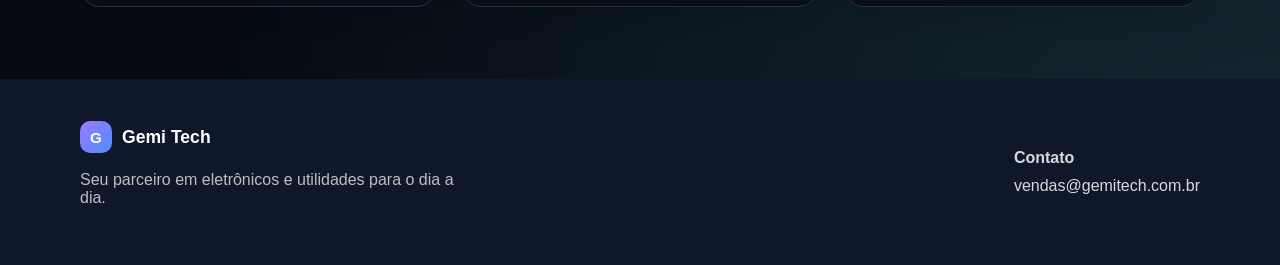
==== commit 7c974e9a: "Adiciona filtro de produtos e servicos" ====
--- a/index.html
+++ b/index.html
@@ -103,6 +103,18 @@
             <h2>Escolha o que combina com você</h2>
           </div>
 
+          <div class="catalog-filters" aria-label="Filtrar catálogo">
+            <button class="catalog-filter active" type="button" data-filter="all" aria-pressed="true">
+              Todos
+            </button>
+            <button class="catalog-filter" type="button" data-filter="products" aria-pressed="false">
+              Produtos
+            </button>
+            <button class="catalog-filter" type="button" data-filter="services" aria-pressed="false">
+              Serviços
+            </button>
+          </div>
+
           <div id="productGrid" class="product-grid" aria-live="polite"></div>
         </div>
       </section>
--- a/style.css
+++ b/style.css
@@ -546,6 +546,32 @@
   letter-spacing: -0.05em;
 }
 
+.catalog-filters {
+  display: flex;
+  flex-wrap: wrap;
+  gap: 10px;
+  margin-bottom: 26px;
+}
+
+.catalog-filter {
+  border: 1px solid var(--border);
+  border-radius: 999px;
+  background: rgba(126, 231, 255, 0.04);
+  color: var(--muted);
+  padding: 0.72rem 1rem;
+  font: inherit;
+  font-weight: 700;
+  cursor: pointer;
+  transition: color 0.2s ease, background 0.2s ease, border-color 0.2s ease;
+}
+
+.catalog-filter:hover,
+.catalog-filter.active {
+  border-color: rgba(126, 231, 255, 0.42);
+  background: rgba(126, 231, 255, 0.12);
+  color: var(--text);
+}
+
 .product-grid {
   display: grid;
   grid-template-columns: repeat(3, minmax(0, 1fr));
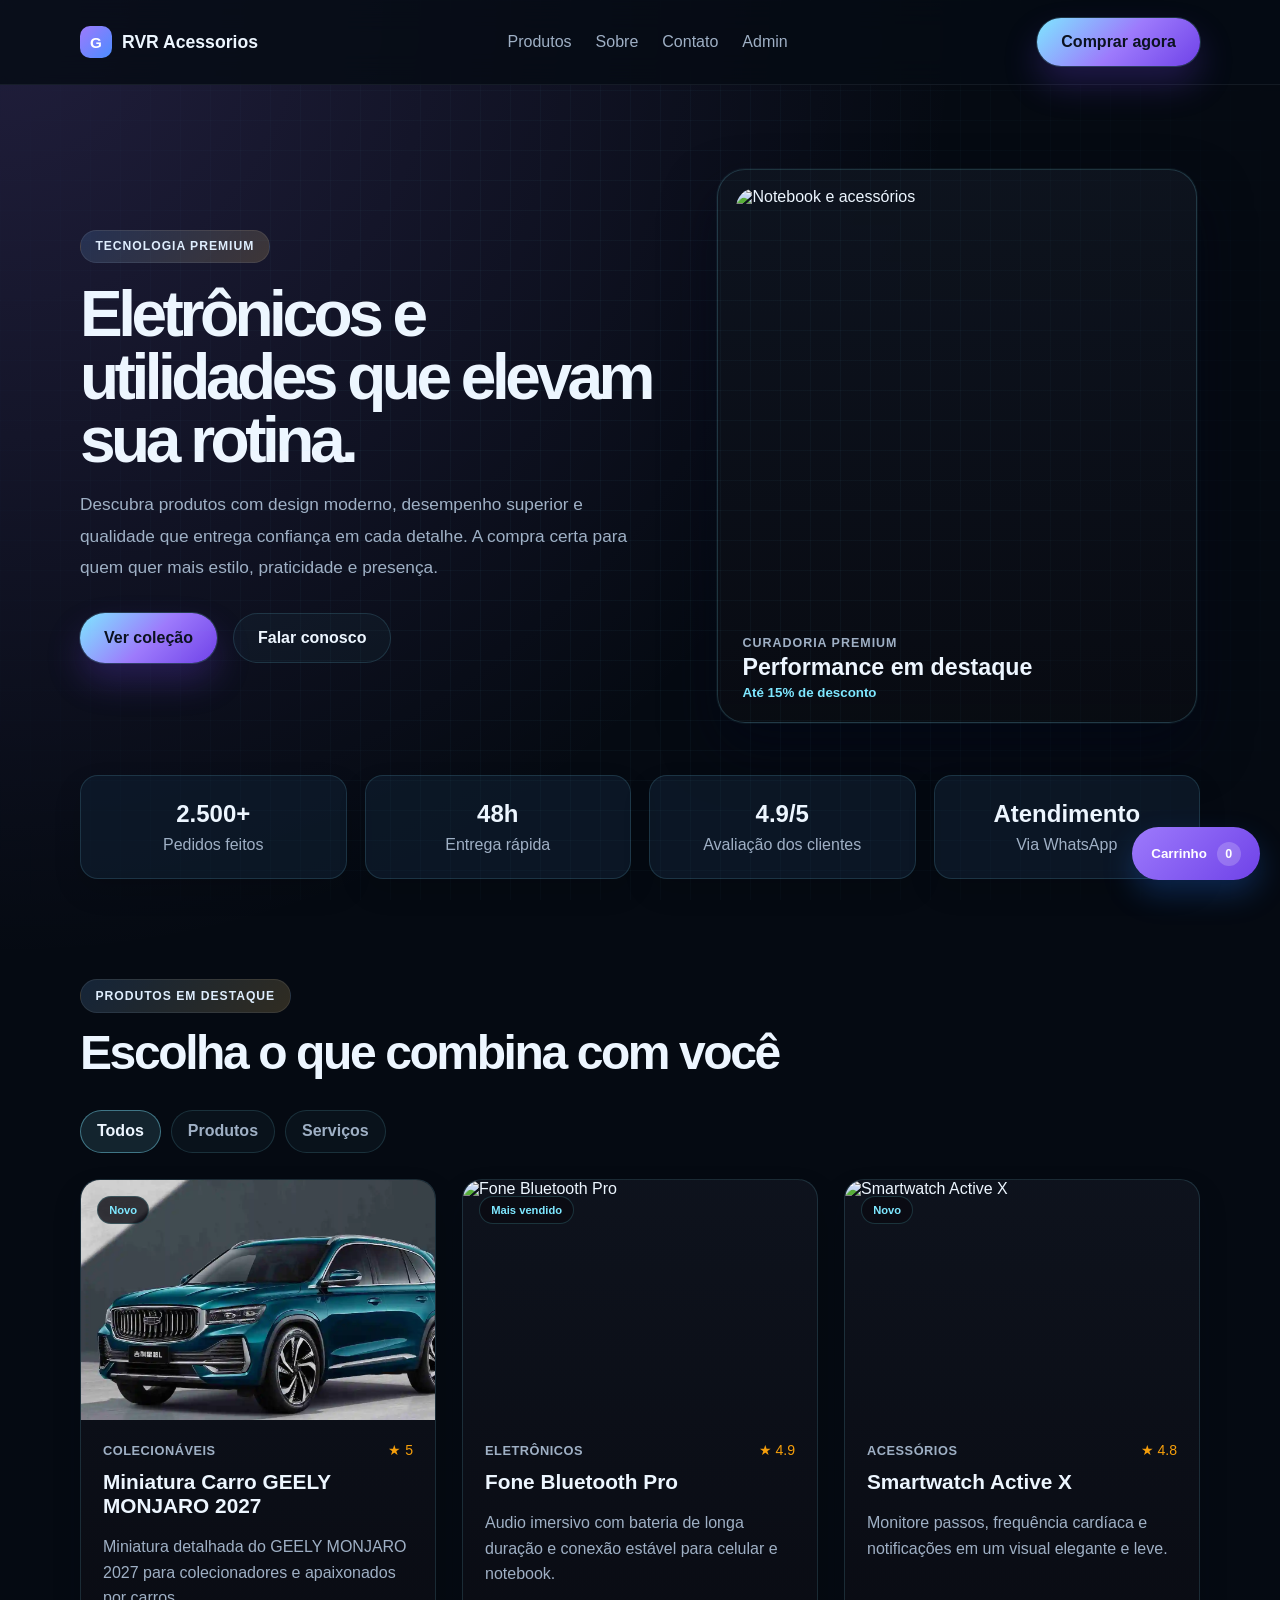
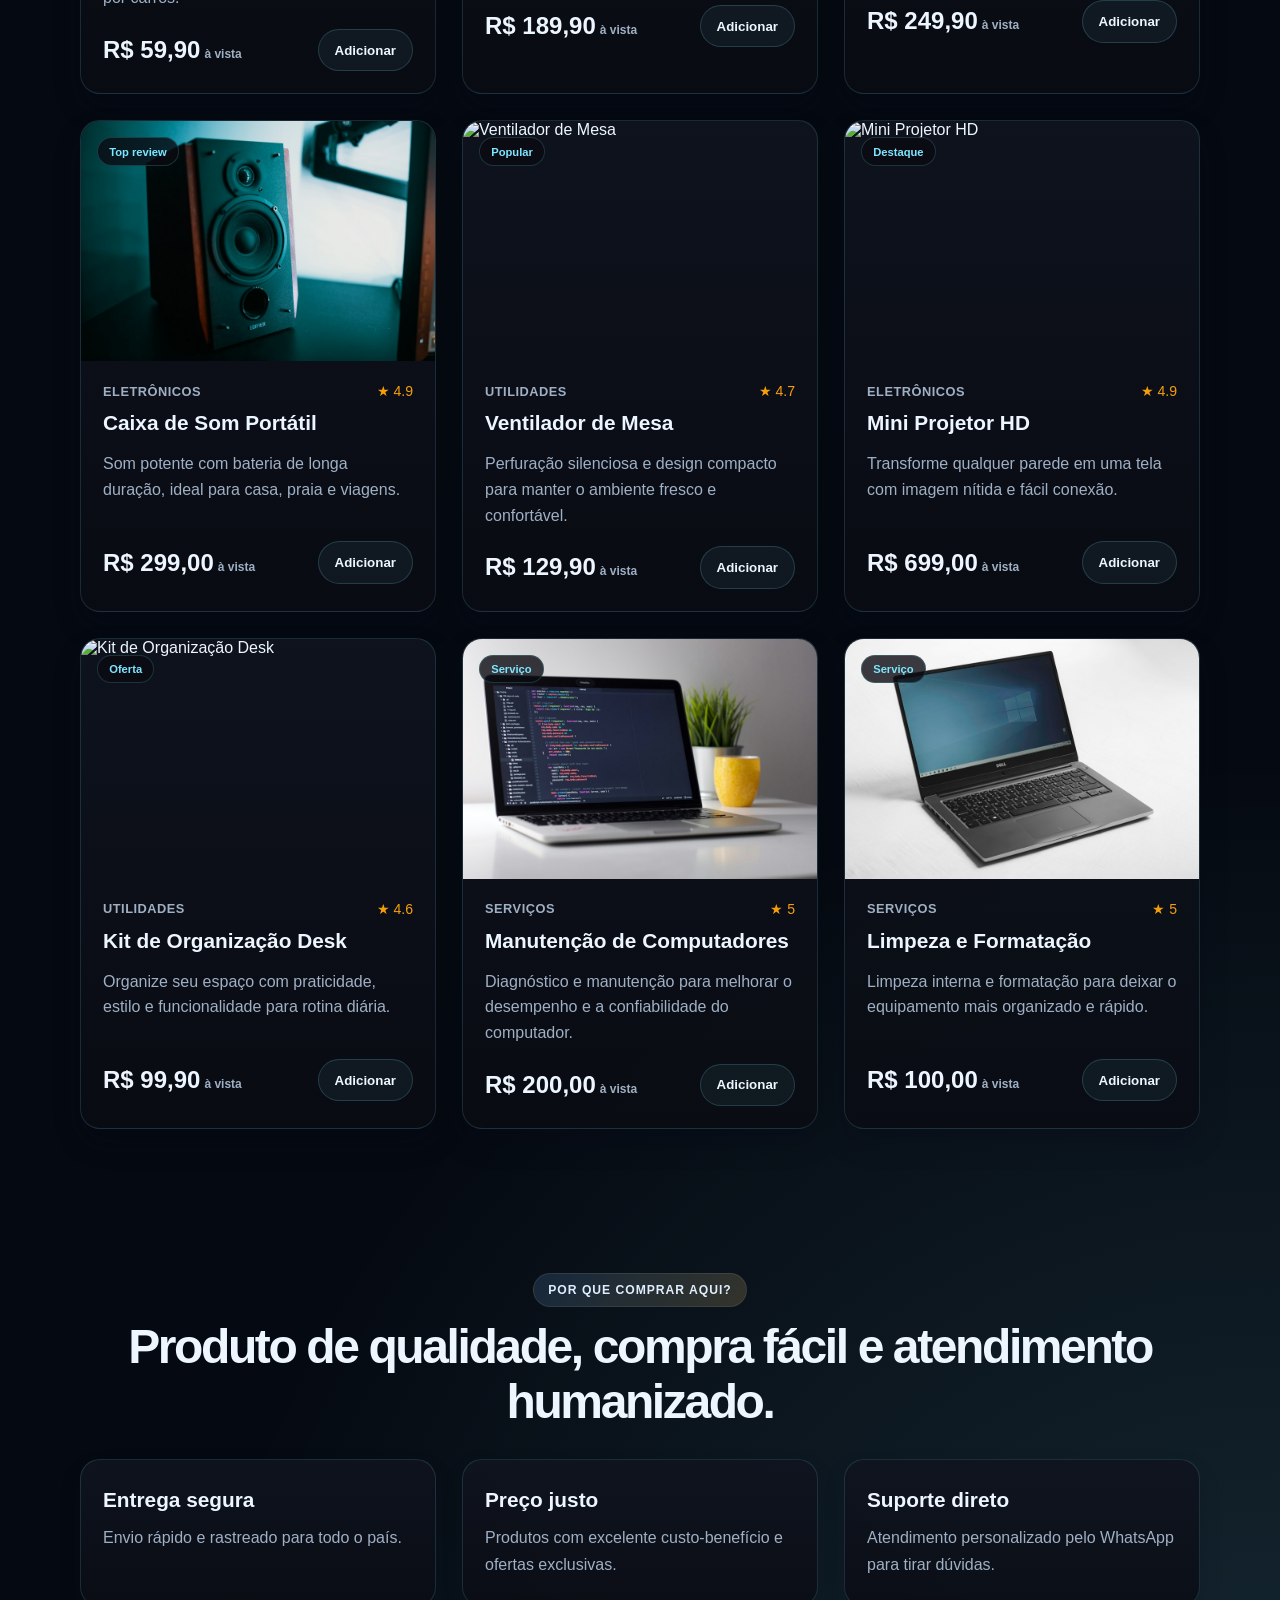
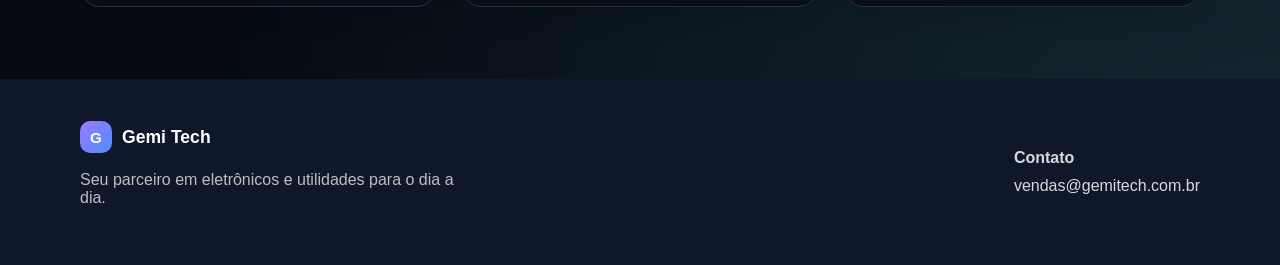
==== commit 6f72e6b3: "Renomeia projeto para LojaPrincipal e atualiza documentacao" ====
--- a/index.html
+++ b/index.html
@@ -9,7 +9,7 @@
     />
     <meta http-equiv="X-Content-Type-Options" content="nosniff" />
     <meta name="referrer" content="strict-origin-when-cross-origin" />
-    <title>Gemi Tech | Tecnologia Premium</title>
+    <title>LojaPrincipal | Gemi Tech</title>
     <meta
       name="description"
       content="Loja premium com eletrônicos, utilidades e atendimento exclusivo via WhatsApp."
@@ -20,6 +20,12 @@
       href="https://fonts.googleapis.com/css2?family=Inter:wght@400;500;600;700;800&display=swap"
       rel="stylesheet"
     />
+    <script>
+      window.__SUPABASE_CONFIG__ = {
+        url: "http://127.0.0.1:54321",
+        anonKey: "eyJhbGciOiJIUzI1NiIsInR5cCI6IkpXVCJ9.eyJpc3MiOiJzdXBhYmFzZS1kZW1vIiwicm9sZSI6ImFub24iLCJleHAiOjE5ODM4MTI5OTZ9.CRXP1A7WOeoJeXxjNni43kdQwgnWNReilDMblYTn_I0",
+      };
+    </script>
     <link rel="stylesheet" href="style.css" />
   </head>
   <body>
@@ -34,6 +40,7 @@
           <a href="#produtos">Produtos</a>
           <a href="#sobre">Sobre</a>
           <a href="#contato">Contato</a>
+          <a href="admin.html">Admin</a>
         </nav>
 
         <a class="btn btn-primary" href="#produtos">Comprar agora</a>
@@ -191,6 +198,34 @@
       </div>
     </div>
 
+    <div id="deliveryFormModal" class="email-preview hidden">
+      <div class="email-preview-card delivery-form-card" role="dialog" aria-modal="true" aria-labelledby="deliveryFormTitle">
+        <div class="email-preview-header">
+          <h3 id="deliveryFormTitle">Dados para entrega</h3>
+          <button id="closeDeliveryForm" type="button" aria-label="Fechar dados para entrega">×</button>
+        </div>
+
+        <form id="deliveryForm" class="delivery-form" novalidate>
+          <label for="deliveryFirstName">Nome</label>
+          <input id="deliveryFirstName" name="firstName" type="text" autocomplete="given-name" maxlength="80" required />
+
+          <label for="deliveryLastName">Sobrenome</label>
+          <input id="deliveryLastName" name="lastName" type="text" autocomplete="family-name" maxlength="80" required />
+
+          <label for="deliveryAddress">Endereço para entrega</label>
+          <textarea id="deliveryAddress" name="address" autocomplete="street-address" maxlength="240" required></textarea>
+
+          <label for="deliveryObservation">Observação</label>
+          <textarea id="deliveryObservation" name="observation" maxlength="500"></textarea>
+
+          <div class="delivery-form-actions">
+            <button id="cancelDeliveryForm" class="copy-email-btn" type="button">Cancelar</button>
+            <button class="whatsapp-checkout-btn" type="submit">Continuar para WhatsApp</button>
+          </div>
+        </form>
+      </div>
+    </div>
+
     <footer id="contato" class="footer">
       <div class="container footer-inner">
         <div>
@@ -208,6 +243,6 @@
       </div>
     </footer>
 
-    <script src="script.js?v=paths-fix"></script>
+    <script src="script.js?v=20260930-1"></script>
   </body>
 </html>
--- a/style.css
+++ b/style.css
@@ -368,6 +368,65 @@
   cursor: pointer;
 }
 
+#closeDeliveryForm {
+  width: 36px;
+  height: 36px;
+  border: 0;
+  border-radius: 50%;
+  background: #f3f5f9;
+  color: #1c2430;
+  font-size: 1.5rem;
+  cursor: pointer;
+}
+
+.delivery-form-card {
+  max-height: min(90vh, 680px);
+  overflow-y: auto;
+  color: #1c2430;
+}
+
+.delivery-form {
+  display: grid;
+  gap: 10px;
+}
+
+.delivery-form label {
+  font-weight: 600;
+}
+
+.delivery-form input,
+.delivery-form textarea {
+  width: 100%;
+  border: 1px solid #cbd5e1;
+  border-radius: 10px;
+  padding: 12px;
+  background: #fff;
+  color: #1c2430;
+  font: inherit;
+}
+
+.delivery-form textarea {
+  min-height: 96px;
+  resize: vertical;
+}
+
+.delivery-form input:focus,
+.delivery-form textarea:focus {
+  outline: 2px solid var(--primary);
+  outline-offset: 1px;
+}
+
+.delivery-form-actions {
+  display: grid;
+  grid-template-columns: 1fr 1fr;
+  gap: 12px;
+  margin-top: 8px;
+}
+
+.delivery-form-actions .whatsapp-checkout-btn {
+  margin-top: 0;
+}
+
 #emailPreviewText {
   width: 100%;
   min-height: 220px;
